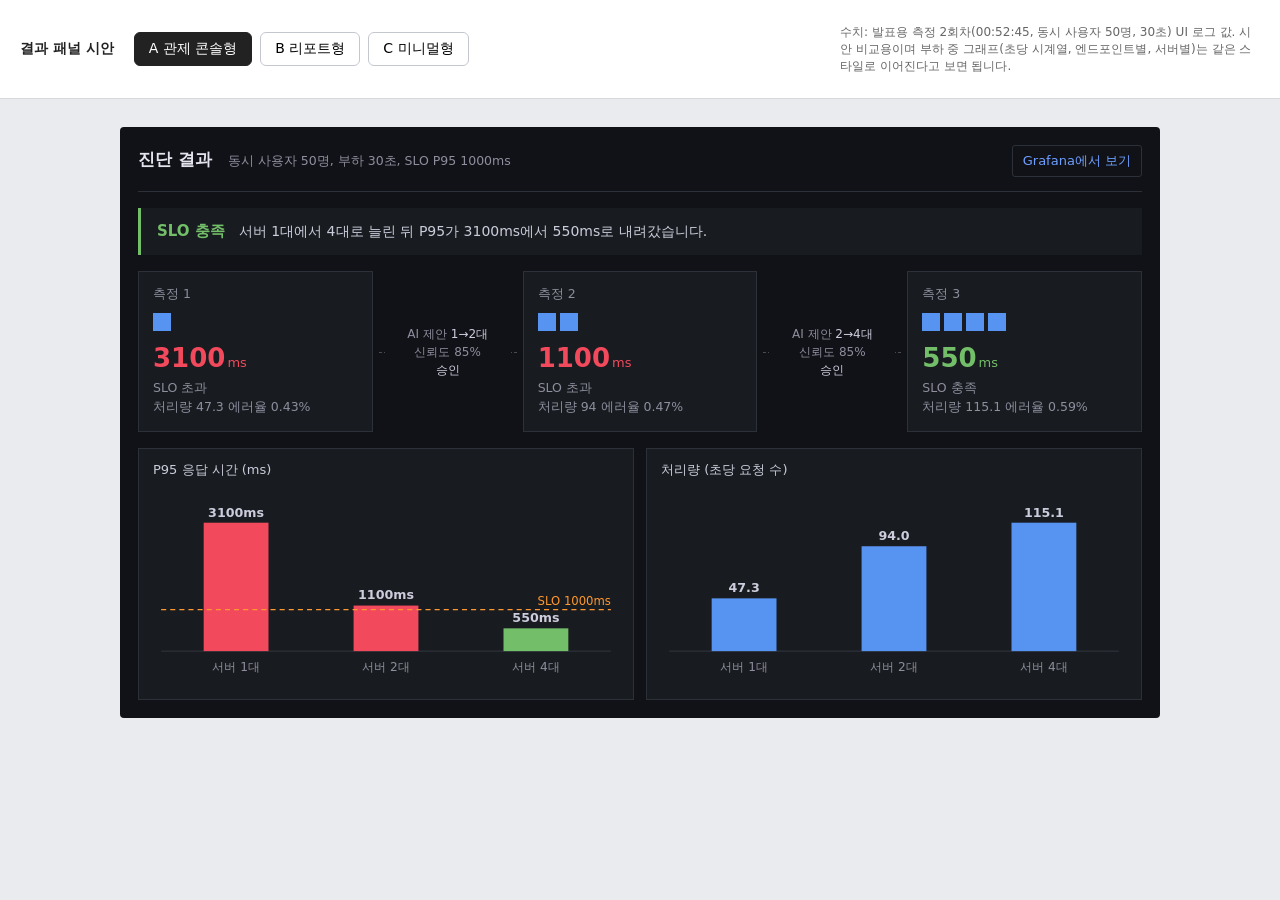
==== docs/design/mockups.html @ 0df6f03f "docs: 결과 패널 디자인 시안 추가 (#93) A 관제 콘솔형, B 리포트형, C 미니멀형 결과 패널 시안. 스타일 비교 구현(#93)의 출발점이다.  Co-Authored-B" ====
<!DOCTYPE html>
<html lang="ko">
<head>
<meta charset="UTF-8">
<meta name="viewport" content="width=device-width, initial-scale=1">
<title>InfraGuard 결과 패널 디자인 시안</title>
<style>
  :root { --font: "Pretendard", "Apple SD Gothic Neo", "Malgun Gothic", system-ui, sans-serif; }
  * { box-sizing: border-box; }
  body { margin: 0; font-family: var(--font); background: #e9ebee; color: #222; }
  .switcher { position: sticky; top: 0; z-index: 10; display: flex; gap: 8px; align-items: center;
    padding: 12px 20px; background: #fff; border-bottom: 1px solid #d5d8dd; }
  .switcher strong { margin-right: 12px; font-size: 14px; }
  .switcher button { font: inherit; font-size: 14px; padding: 7px 14px; border: 1px solid #c4c8ce;
    background: #fff; border-radius: 6px; cursor: pointer; }
  .switcher button[aria-pressed="true"] { background: #222; color: #fff; border-color: #222; }
  .switcher button:focus-visible { outline: 2px solid #2f6fed; outline-offset: 2px; }
  .note { margin-left: auto; font-size: 12px; color: #666; max-width: 420px; line-height: 1.4; }
  .stage { padding: 28px 20px 60px; }
  .design { display: none; margin: 0 auto; }
  .design.active { display: block; }
  .num { font-variant-numeric: tabular-nums; }

  /* ───────── A. 관제 콘솔형 ───────── */
  #A { max-width: 1040px; background: #111217; color: #ccccdc; padding: 18px; border-radius: 4px; }
  #A .top { display: flex; align-items: baseline; gap: 16px; padding-bottom: 14px; border-bottom: 1px solid #2c3039; }
  #A h1 { margin: 0; font-size: 17px; font-weight: 600; color: #e4e4ee; }
  #A .cond { font-size: 12.5px; color: #8e8e9e; }
  #A .gf { margin-left: auto; font-size: 13px; color: #6e9fff; text-decoration: none; border: 1px solid #2c3039;
    padding: 6px 10px; border-radius: 3px; }
  #A .verdict { display: flex; align-items: center; gap: 14px; margin: 16px 0; padding: 14px 16px;
    background: #181b1f; border-left: 3px solid #73bf69; }
  #A .verdict b { color: #73bf69; font-size: 15px; }
  #A .verdict span { font-size: 14px; }
  #A .flow { display: grid; grid-template-columns: 1fr 150px 1fr 150px 1fr; align-items: stretch; margin-bottom: 16px; }
  #A .round { background: #181b1f; border: 1px solid #2c3039; padding: 14px; }
  #A .round .h { font-size: 12.5px; color: #8e8e9e; margin-bottom: 10px; }
  #A .boxes { display: flex; gap: 4px; height: 18px; margin-bottom: 12px; }
  #A .boxes i { width: 18px; background: #5794f2; display: block; }
  #A .p95 { font-size: 26px; font-weight: 600; }
  #A .p95 small { font-size: 13px; font-weight: 400; margin-left: 2px; }
  #A .bad { color: #f2495c; } #A .good { color: #73bf69; }
  #A .sub { font-size: 12.5px; color: #8e8e9e; margin-top: 6px; line-height: 1.5; }
  #A .step { display: flex; flex-direction: column; justify-content: center; padding: 0 12px; font-size: 12px;
    color: #8e8e9e; line-height: 1.5; position: relative; }
  #A .step::before { content: ""; position: absolute; top: 50%; left: 6px; right: 6px; border-top: 1px dashed #464c54; z-index: 0; }
  #A .step div { background: #111217; position: relative; z-index: 1; padding: 4px 6px; text-align: center; }
  #A .step em { font-style: normal; color: #ccccdc; }
  #A .panels { display: grid; grid-template-columns: 1fr 1fr; gap: 12px; }
  #A .panel { background: #181b1f; border: 1px solid #2c3039; padding: 12px 14px 8px; }
  #A .panel .h { font-size: 13px; color: #ccccdc; margin-bottom: 6px; }

  /* ───────── B. 리포트형 ───────── */
  #B { max-width: 780px; background: #fff; padding: 48px 56px 56px; box-shadow: 0 1px 3px rgba(0,0,0,.08); }
  #B .meta { font-size: 13px; color: #6b6f76; margin-bottom: 28px; line-height: 1.6; }
  #B h1 { margin: 0 0 12px; font-size: 27px; line-height: 1.4; font-weight: 700; color: #111; letter-spacing: -0.01em; }
  #B .lead { font-size: 16px; line-height: 1.7; color: #3a3d42; margin: 0 0 36px; }
  #B h2 { font-size: 15px; font-weight: 700; margin: 36px 0 12px; padding-bottom: 8px; border-bottom: 2px solid #111; }
  #B table { width: 100%; border-collapse: collapse; font-size: 14.5px; }
  #B th { text-align: right; font-weight: 600; color: #6b6f76; font-size: 13px; padding: 8px 10px; border-bottom: 1px solid #d9dce0; }
  #B th:first-child, #B td:first-child { text-align: left; }
  #B td { text-align: right; padding: 11px 10px; border-bottom: 1px solid #eceef0; }
  #B .fail { color: #c92a2a; font-weight: 600; } #B .pass { color: #2b8a3e; font-weight: 600; }
  #B ol { margin: 0; padding-left: 20px; line-height: 1.75; font-size: 15px; color: #2b2e33; }
  #B ol li { margin-bottom: 10px; }
  #B ol li span { color: #6b6f76; }
  #B .limits { font-size: 13px; color: #6b6f76; line-height: 1.7; }
  #B .gf { color: #1c5fd6; }

  /* ───────── C. 미니멀형 ───────── */
  #C { max-width: 980px; background: #fafafa; padding: 40px 44px 44px; border: 1px solid #e4e4e7; border-radius: 10px; }
  #C .row1 { display: flex; align-items: flex-start; gap: 24px; }
  #C .kicker { font-size: 14px; color: #71717a; margin: 0 0 6px; }
  #C h1 { margin: 0; font-size: 44px; font-weight: 700; letter-spacing: -0.03em; color: #18181b; line-height: 1.1; }
  #C h1 .from { color: #b4b4bb; font-weight: 500; }
  #C .slo { margin-top: 10px; font-size: 15px; color: #3f3f46; }
  #C .slo b { color: #18181b; }
  #C .side { margin-left: auto; text-align: right; font-size: 13px; color: #71717a; line-height: 1.7; }
  #C .side a { color: #18181b; }
  #C .chart { margin: 28px 0 8px; }
  #C .stats { display: grid; grid-template-columns: repeat(4, 1fr); border-top: 1px solid #e4e4e7; margin-top: 12px; }
  #C .stat { padding: 18px 0 0; }
  #C .stat .l { font-size: 13px; color: #71717a; }
  #C .stat .v { font-size: 21px; font-weight: 600; color: #18181b; margin-top: 4px; }
  #C .stat .d { font-size: 13px; margin-top: 2px; color: #71717a; }
  #C .stat .worse { color: #dc4c1f; }
  #C details { margin-top: 26px; border-top: 1px solid #e4e4e7; padding-top: 14px; font-size: 14px; color: #3f3f46; }
  #C summary { cursor: pointer; color: #18181b; font-weight: 600; }
  #C details p { line-height: 1.7; margin: 10px 0 0; }

  @media (max-width: 760px) {
    #A .flow { grid-template-columns: 1fr; } #A .step { padding: 8px 0; } #A .step::before { display: none; }
    #A .panels { grid-template-columns: 1fr; }
    #B { padding: 28px 22px; } #C { padding: 24px; } #C .row1 { flex-direction: column; } #C .side { text-align: left; margin-left: 0; }
    #C .stats { grid-template-columns: 1fr 1fr; } .note { display: none; }
  }
</style>
</head>
<body>
<div class="switcher" role="toolbar" aria-label="디자인 시안 선택">
  <strong>결과 패널 시안</strong>
  <button type="button" data-t="A" aria-pressed="true">A 관제 콘솔형</button>
  <button type="button" data-t="B" aria-pressed="false">B 리포트형</button>
  <button type="button" data-t="C" aria-pressed="false">C 미니멀형</button>
  <p class="note">수치: 발표용 측정 2회차(00:52:45, 동시 사용자 50명, 30초) UI 로그 값. 시안 비교용이며 부하 중 그래프(초당 시계열, 엔드포인트별, 서버별)는 같은 스타일로 이어진다고 보면 됩니다.</p>
</div>

<div class="stage">

<!-- A -->
<section class="design active" id="A" aria-label="관제 콘솔형">
  <div class="top">
    <h1>진단 결과</h1>
    <span class="cond num">동시 사용자 50명, 부하 30초, SLO P95 1000ms</span>
    <a class="gf" href="#">Grafana에서 보기</a>
  </div>
  <div class="verdict"><b>SLO 충족</b><span class="num">서버 1대에서 4대로 늘린 뒤 P95가 3100ms에서 550ms로 내려갔습니다.</span></div>
  <div class="flow" id="A-flow"></div>
  <div class="panels">
    <div class="panel"><div class="h">P95 응답 시간 (ms)</div><div id="A-p95"></div></div>
    <div class="panel"><div class="h">처리량 (초당 요청 수)</div><div id="A-tps"></div></div>
  </div>
</section>

<!-- B -->
<section class="design" id="B" aria-label="리포트형">
  <div class="meta num">2026년 9월 12일 00:52 실행<br>동시 사용자 50명, 부하 30초, SLO P95 1000ms, 판단 모델 solar-pro2</div>
  <h1>서버를 1대에서 4대로 늘려 P95를 3100ms에서 550ms로 낮췄습니다.</h1>
  <p class="lead">AI가 두 번 스케일링을 제안했고, 두 번 모두 사람이 승인했습니다. 2대에서는 SLO를 넘어서 한 번 더 늘렸습니다.</p>

  <h2>측정 결과</h2>
  <table class="num">
    <thead><tr><th>측정</th><th>서버</th><th>처리량</th><th>P95</th><th>에러율</th><th>SLO</th></tr></thead>
    <tbody id="B-rows"></tbody>
  </table>
  <div id="B-chart" style="margin-top:22px"></div>

  <h2>판단 과정</h2>
  <ol>
    <li>1대에서 P95 3100ms로 SLO를 넘었습니다. AI는 한 대로는 동시 요청을 감당하지 못한다고 보고 2대를 제안했습니다. <span>(심각도 높음, 신뢰도 85%, 승인)</span></li>
    <li>2대에서 P95 1100ms로 여전히 SLO를 넘었습니다. AI가 다시 4대를 제안했습니다. <span>(심각도 보통, 신뢰도 85%, 승인)</span></li>
    <li>4대에서 P95 550ms로 SLO를 충족해 종료했습니다.</li>
  </ol>

  <h2>참고</h2>
  <p class="limits">CPU와 메모리는 이 환경에서 수집되지 않아 판단에 쓰지 않았습니다. 에러율은 0.43%에서 0.59%로 조금 올랐습니다. 실시간 지표는 <a class="gf" href="#">Grafana</a>에서 볼 수 있습니다.</p>
</section>

<!-- C -->
<section class="design" id="C" aria-label="미니멀형">
  <div class="row1">
    <div>
      <p class="kicker">P95 응답 시간</p>
      <h1 class="num"><span class="from">3100</span> → 550ms</h1>
      <p class="slo">SLO 1000ms <b>충족</b>, 서버 1대에서 4대로</p>
    </div>
    <div class="side num">동시 사용자 50명<br>부하 30초<br><a href="#">Grafana에서 보기</a></div>
  </div>
  <div class="chart" id="C-chart"></div>
  <div class="stats num">
    <div class="stat"><div class="l">처리량</div><div class="v">115.1</div><div class="d">47.3에서 2.4배</div></div>
    <div class="stat"><div class="l">에러율</div><div class="v">0.59%</div><div class="d worse">0.43%에서 올라감</div></div>
    <div class="stat"><div class="l">서버</div><div class="v">4대</div><div class="d">AI 제안 2회, 모두 승인</div></div>
    <div class="stat"><div class="l">AI 신뢰도</div><div class="v">85%</div><div class="d">두 판단 모두</div></div>
  </div>
  <details>
    <summary>AI가 이렇게 판단한 이유</summary>
    <p>1대: P95 3100ms로 SLO를 넘었고, 한 대로는 동시 요청 처리 능력이 부족하다고 보고 2대를 제안했습니다.</p>
    <p>2대: P95 1100ms로 여전히 SLO를 넘어 4대를 제안했습니다. CPU와 메모리는 수집되지 않아 판단에서 뺐습니다.</p>
  </details>
</section>

</div>

<script>
const D = {
  slo: 1000,
  rounds: [
    { r: 1, srv: 1, tps: 47.3, p95: 3100, err: 0.43 },
    { r: 2, srv: 2, tps: 94.0, p95: 1100, err: 0.47 },
    { r: 3, srv: 4, tps: 115.1, p95: 550, err: 0.59 },
  ],
  steps: [
    { from: 1, to: 2, sev: "심각도 높음", conf: 85 },
    { from: 2, to: 4, sev: "심각도 보통", conf: 85 },
  ],
};
const NS = "http://www.w3.org/2000/svg";
function el(tag, attrs, parent, text) {
  const e = document.createElementNS(NS, tag);
  for (const k in attrs) e.setAttribute(k, attrs[k]);
  if (text != null) e.textContent = text;
  if (parent) parent.appendChild(e);
  return e;
}

/* 막대 차트 (A, B 공용) */
function bars(host, key, opt) {
  const W = opt.w || 460, H = opt.h || 200, pad = { l: 8, r: 8, t: 22, b: 36 };
  const svg = el("svg", { viewBox: `0 0 ${W} ${H}`, width: "100%", role: "img", "aria-label": opt.label }, host);
  const max = Math.max(...D.rounds.map(d => d[key]), opt.slo || 0) * 1.12;
  const iw = W - pad.l - pad.r, ih = H - pad.t - pad.b, bw = Math.min(64, iw / D.rounds.length * 0.45);
  const y = v => pad.t + ih - (v / max) * ih;
  el("line", { x1: pad.l, x2: W - pad.r, y1: pad.t + ih, y2: pad.t + ih, stroke: opt.axis, "stroke-width": 1 }, svg);
  D.rounds.forEach((d, i) => {
    const cx = pad.l + iw * (i + 0.5) / D.rounds.length;
    const fill = opt.color(d);
    el("rect", { x: cx - bw / 2, y: y(d[key]), width: bw, height: pad.t + ih - y(d[key]), fill }, svg);
    el("text", { x: cx, y: y(d[key]) - 6, "text-anchor": "middle", "font-size": 12.5, fill: opt.text, "font-weight": 600 }, svg, opt.fmt(d[key]));
    el("text", { x: cx, y: H - 16, "text-anchor": "middle", "font-size": 12, fill: opt.muted }, svg, `서버 ${d.srv}대`);
  });
  if (opt.slo) {
    el("line", { x1: pad.l, x2: W - pad.r, y1: y(opt.slo), y2: y(opt.slo), stroke: opt.sloColor, "stroke-dasharray": "5 4", "stroke-width": 1.2 }, svg);
    el("text", { x: W - pad.r, y: y(opt.slo) - 5, "text-anchor": "end", "font-size": 11.5, fill: opt.sloColor }, svg, `SLO ${opt.slo}ms`);
  }
}

/* A */
(function () {
  const flow = document.getElementById("A-flow");
  D.rounds.forEach((d, i) => {
    const ok = d.p95 <= D.slo;
    const box = document.createElement("div");
    box.className = "round num";
    box.innerHTML = `<div class="h">측정 ${d.r}</div>
      <div class="boxes">${"<i></i>".repeat(d.srv)}</div>
      <div class="p95 ${ok ? "good" : "bad"}">${d.p95}<small>ms</small></div>
      <div class="sub">${ok ? "SLO 충족" : "SLO 초과"}<br>처리량 ${d.tps}  에러율 ${d.err}%</div>`;
    flow.appendChild(box);
    const s = D.steps[i];
    if (s) {
      const st = document.createElement("div");
      st.className = "step";
      st.innerHTML = `<div>AI 제안 <em>${s.from}→${s.to}대</em><br>신뢰도 ${s.conf}%<br><em>승인</em></div>`;
      flow.appendChild(st);
    }
  });
  bars(document.getElementById("A-p95"), "p95", {
    label: "라운드별 P95", slo: D.slo, axis: "#2c3039", text: "#ccccdc", muted: "#8e8e9e", sloColor: "#ff9830",
    color: d => d.p95 <= D.slo ? "#73bf69" : "#f2495c", fmt: v => v + "ms",
  });
  bars(document.getElementById("A-tps"), "tps", {
    label: "라운드별 처리량", axis: "#2c3039", text: "#ccccdc", muted: "#8e8e9e",
    color: () => "#5794f2", fmt: v => v.toFixed(1),
  });
})();

/* B */
(function () {
  const tb = document.getElementById("B-rows");
  D.rounds.forEach(d => {
    const ok = d.p95 <= D.slo;
    const tr = document.createElement("tr");
    tr.innerHTML = `<td>${d.r}차</td><td>${d.srv}대</td><td>${d.tps.toFixed(1)}</td><td>${d.p95}ms</td><td>${d.err}%</td>
      <td class="${ok ? "pass" : "fail"}">${ok ? "충족" : "초과"}</td>`;
    tb.appendChild(tr);
  });
  // 선 차트: 서버 수에 따른 P95
  const host = document.getElementById("B-chart");
  const W = 668, H = 190, pad = { l: 44, r: 16, t: 16, b: 30 };
  const svg = el("svg", { viewBox: `0 0 ${W} ${H}`, width: "100%", role: "img", "aria-label": "서버 수에 따른 P95" }, host);
  const max = 3500, iw = W - pad.l - pad.r, ih = H - pad.t - pad.b;
  const x = i => pad.l + iw * i / (D.rounds.length - 1), y = v => pad.t + ih - v / max * ih;
  [0, 1000, 2000, 3000].forEach(v => {
    el("line", { x1: pad.l, x2: W - pad.r, y1: y(v), y2: y(v), stroke: v === 0 ? "#111" : "#eceef0" }, svg);
    el("text", { x: pad.l - 8, y: y(v) + 4, "text-anchor": "end", "font-size": 11.5, fill: "#6b6f76" }, svg, v);
  });
  el("line", { x1: pad.l, x2: W - pad.r, y1: y(D.slo), y2: y(D.slo), stroke: "#c92a2a", "stroke-dasharray": "4 4" }, svg);
  el("text", { x: W - pad.r, y: y(D.slo) - 6, "text-anchor": "end", "font-size": 11.5, fill: "#c92a2a" }, svg, "SLO 1000ms");
  el("polyline", { points: D.rounds.map((d, i) => `${x(i)},${y(d.p95)}`).join(" "), fill: "none", stroke: "#111", "stroke-width": 2 }, svg);
  D.rounds.forEach((d, i) => {
    el("circle", { cx: x(i), cy: y(d.p95), r: 4.5, fill: d.p95 <= D.slo ? "#2b8a3e" : "#c92a2a" }, svg);
    el("text", { x: x(i) + (i === D.rounds.length - 1 ? -8 : 8), y: y(d.p95) - 9, "text-anchor": i === D.rounds.length - 1 ? "end" : "start", "font-size": 12.5, "font-weight": 600, fill: "#111" }, svg, d.p95 + "ms");
    el("text", { x: x(i), y: H - 8, "text-anchor": "middle", "font-size": 12, fill: "#6b6f76" }, svg, `서버 ${d.srv}대`);
  });
})();

/* C: 계단형 P95 차트, SLO 초과 구간만 강조색 */
(function () {
  const host = document.getElementById("C-chart");
  const W = 892, H = 260, pad = { l: 4, r: 4, t: 18, b: 34 };
  const svg = el("svg", { viewBox: `0 0 ${W} ${H}`, width: "100%", role: "img", "aria-label": "측정별 P95 계단 차트" }, host);
  const max = 3400, iw = W - pad.l - pad.r, ih = H - pad.t - pad.b, n = D.rounds.length, seg = iw / n;
  const y = v => pad.t + ih - v / max * ih;
  el("rect", { x: pad.l, y: y(D.slo), width: iw, height: pad.t + ih - y(D.slo), fill: "#eeeef0" }, svg);
  el("text", { x: pad.l + 10, y: pad.t + ih - 10, "font-size": 12, fill: "#71717a" }, svg, "SLO 1000ms 이하 구간");
  D.rounds.forEach((d, i) => {
    const x0 = pad.l + seg * i, x1 = x0 + seg, bad = d.p95 > D.slo, color = bad ? "#dc4c1f" : "#18181b";
    el("line", { x1: x0 + 6, x2: x1 - 6, y1: y(d.p95), y2: y(d.p95), stroke: color, "stroke-width": 3, "stroke-linecap": "round" }, svg);
    if (i < n - 1) {
      const nx = D.rounds[i + 1];
      el("line", { x1: x1 - 6, x2: x1 + 6, y1: y(d.p95), y2: y(nx.p95), stroke: "#c4c4ca", "stroke-width": 1.5 }, svg);
    }
    el("text", { x: x0 + 8, y: y(d.p95) - 10, "font-size": 15, "font-weight": 600, fill: color }, svg, d.p95 + "ms");
    el("text", { x: x0 + 8, y: H - 10, "font-size": 13, fill: "#71717a" }, svg, `서버 ${d.srv}대`);
  });
})();

/* 시안 전환 */
document.querySelectorAll(".switcher button").forEach(b => b.addEventListener("click", () => {
  document.querySelectorAll(".switcher button").forEach(x => x.setAttribute("aria-pressed", x === b));
  document.querySelectorAll(".design").forEach(s => s.classList.toggle("active", s.id === b.dataset.t));
}));
</script>
</body>
</html>
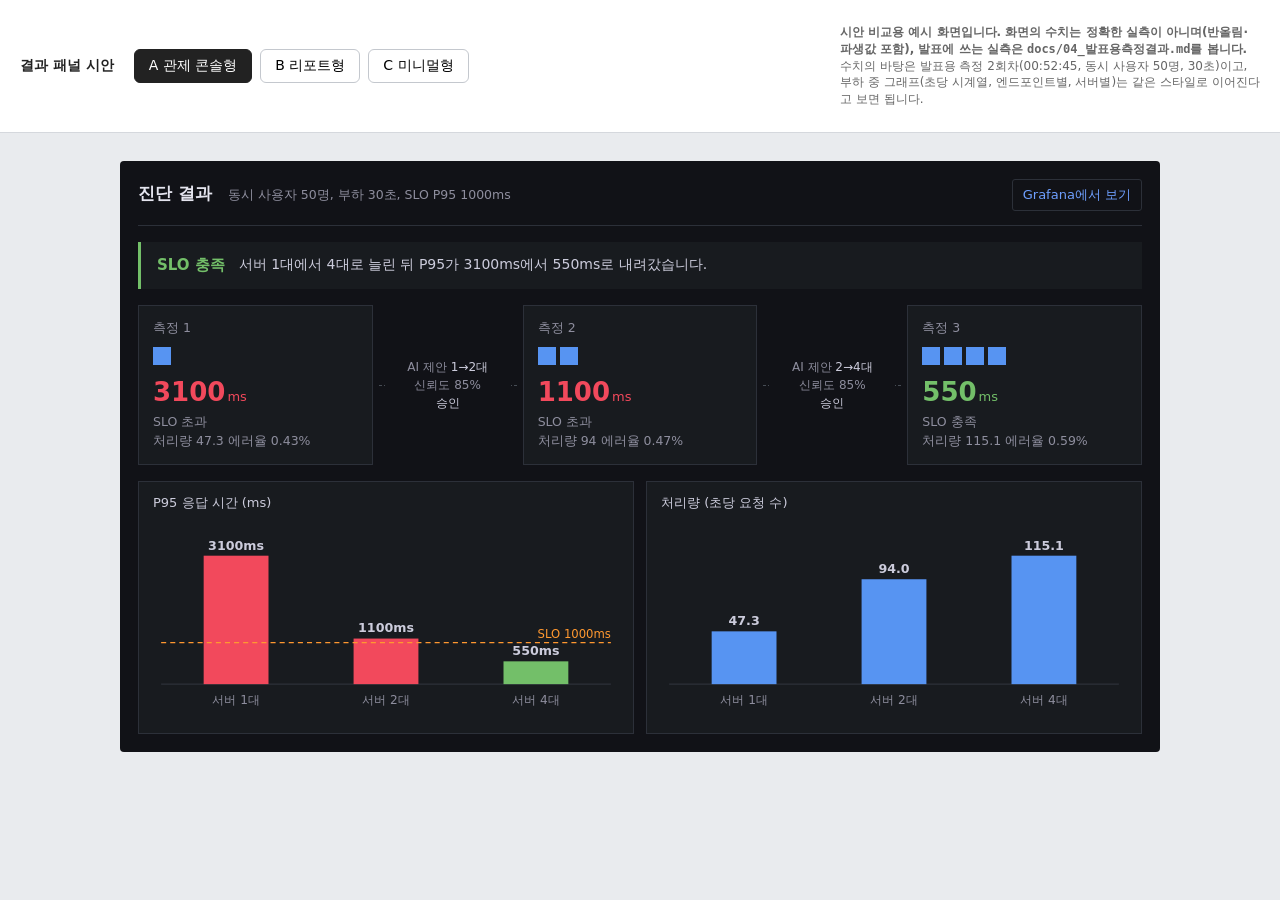
==== commit d8f0dce0: "docs: 제출 전 점검 지적 반영 — 미구현 표기·스키마·가드레일 서술 정정 (#97) 문서가 코드와 다르거나, 구현하지 않은 것을 구현된 것처럼 적은 곳을 고쳤다.  CLAUD" ====
--- a/docs/design/mockups.html
+++ b/docs/design/mockups.html
@@ -102,7 +102,8 @@
   <button type="button" data-t="A" aria-pressed="true">A 관제 콘솔형</button>
   <button type="button" data-t="B" aria-pressed="false">B 리포트형</button>
   <button type="button" data-t="C" aria-pressed="false">C 미니멀형</button>
-  <p class="note">수치: 발표용 측정 2회차(00:52:45, 동시 사용자 50명, 30초) UI 로그 값. 시안 비교용이며 부하 중 그래프(초당 시계열, 엔드포인트별, 서버별)는 같은 스타일로 이어진다고 보면 됩니다.</p>
+  <p class="note"><b>시안 비교용 예시 화면입니다. 화면의 수치는 정확한 실측이 아니며(반올림·파생값 포함), 발표에 쓰는 실측은 <code>docs/04_발표용측정결과.md</code>를 봅니다.</b><br>
+    수치의 바탕은 발표용 측정 2회차(00:52:45, 동시 사용자 50명, 30초)이고, 부하 중 그래프(초당 시계열, 엔드포인트별, 서버별)는 같은 스타일로 이어진다고 보면 됩니다.</p>
 </div>
 
 <div class="stage">
